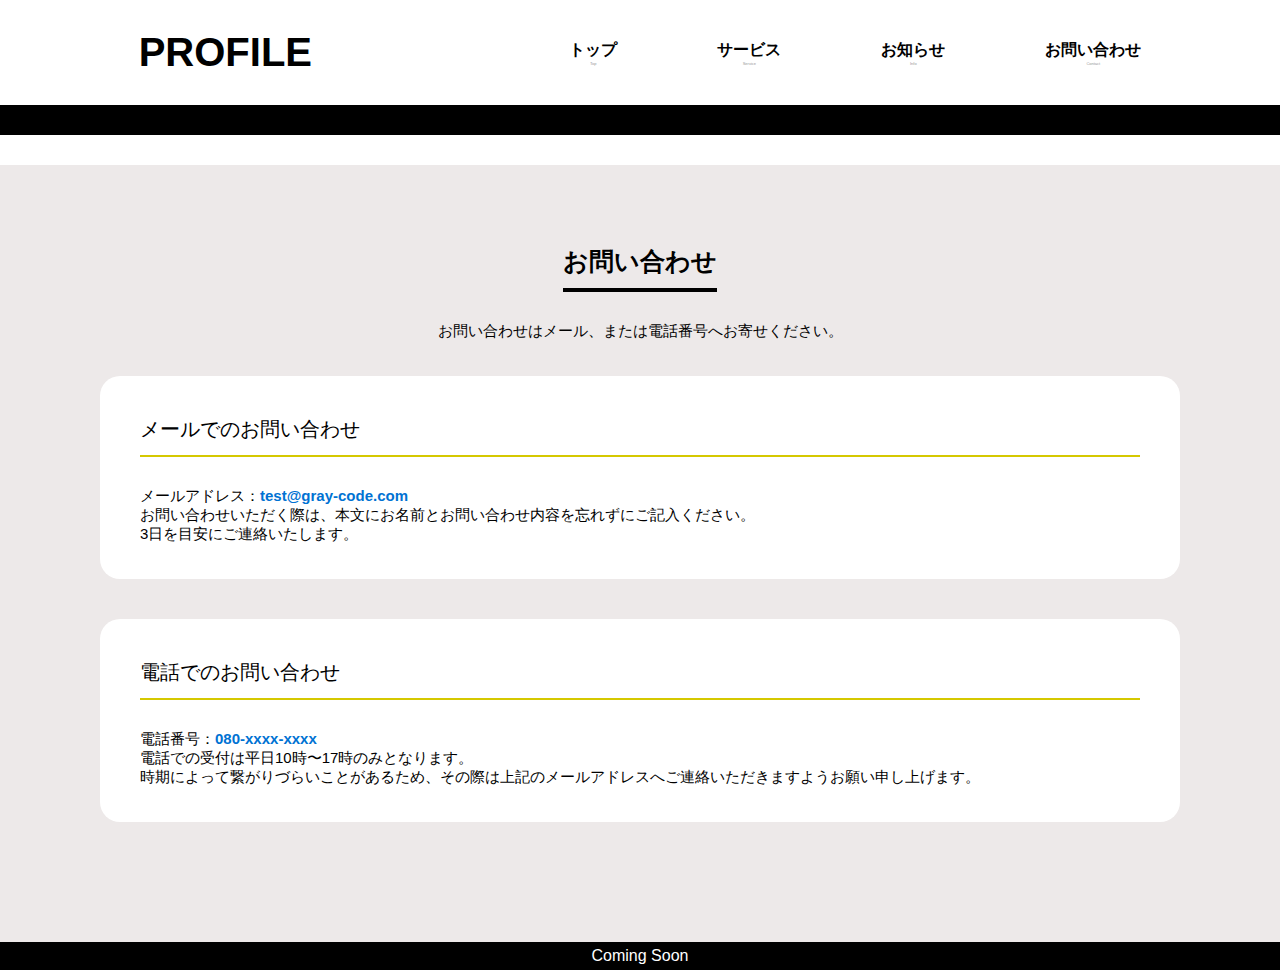
==== contact.html @ 37c2a14a "最初のコミット" ====
<!DOCTYPE html>
<html lang="en">
<head>
    <meta charset="UTF-8">
    <meta http-equiv="X-UA-Compatible" content="IE=edge">
    <meta name="viewport" content="width=device-width, initial-scale=1.0">
    <title>お問い合わせ</title>
    <link rel="stylesheet" href="style.css">
    <link rel="stylesheet" href="reset.css">
</head>
<body>
    <header id="header">
        <p class="logo"><a href="#">PROFILE</a></p>
        <nav>
            <ul>
                <li class="menu-top">
                    <a href="index.html">
                        <span class="tit"> トップ</span>
                        <span class="en">Top</span>
                    </a>
                </li>
                <li class="menu-top">
                    <a href="#">
                        <span class="tit">サービス</span>
                        <span class="en">Service</span>
                    </a>
                </li>
                <li class="menu-top">
                    <a href="./infomation.html">
                        <span class="tit">お知らせ</span>
                        <span class="en">Info</span>
                    </a>
                </li>
                

                <li class="menu-top">
                    <a href="./contact.html">
                        <span class="tit">お問い合わせ</span>
                        <span class="en">Contact</span>
                    </a>
                </li>
            </ul>
        </nav>
    </header>
    <!-- main -->
    <div class="box"></div> 

    <main id="contact">
        <div class="wrapper">
          <h1>お問い合わせ</h1>
          <p class="text_lead">お問い合わせはメール、または電話番号へお寄せください。</p>
          <article>
            <h2>メールでのお問い合わせ</h2>
            <p class="text_content">メールアドレス：<a href="mailto:test@gray-code.com">test@gray-code.com</a><br>お問い合わせいただく際は、本文にお名前とお問い合わせ内容を忘れずにご記入ください。<br>3日を目安にご連絡いたします。</p>
          </article>
          <article>
            <h2>電話でのお問い合わせ</h2>
            <p class="text_content">電話番号：<a href="tel:080-xxxx-xxxx">080-xxxx-xxxx</a><br>電話での受付は平日10時〜17時のみとなります。<br>時期によって繋がりづらいことがあるため、その際は上記のメールアドレスへご連絡いただきますようお願い申し上げます。</p>
          </article>
        </div>
      </main>
<footer>
    <p class="footer">Coming Soon</p>
</footer>
</body>
</html>
---- style.css ----
body {
    font-family: "Noto Sans JP", sans-serif;
}

/* mainvideo  動画*/

#video {
    width: 100vw;
}



#header-jump a{
    display: block;
    height: 60px;
    width: 60px;
    border-radius: 100%;
    margin: 0 auto;
    text-decoration: none;
    background: yellow;
}
.link{
    font-family: 'design_plus';
    content: '\e90e';
    -webkit-font-smoothing: antialiased;
    -moz-osx-font-smoothing: grayscale;
    top: 23px;
    left: 21px;
    color: #333;
    font-size: 18px;
    display: block;
}

.link span{
    text-indent: 100%;
    white-space: nowrap;
    overflow: hidden;
    display: block;
}




/* header */
#header {
    width: 100%;
    display: flex;
    justify-content: space-around;
    align-items: center;
    padding: 30px 60px;
}

.logo {
    font-weight: bold;
    font-size: 40px;
}

ul {
    display: flex;
}

.menu-top {
    margin-left: 100px;
}

.tit {
    font-weight: bold;
}

.menu-top a {
    display: flex;
    flex-direction: column;
    text-align: center;
}

.en {
    font-size: 4px;
    color: gray;
    opacity: 80%;
}

.box {
    width: 100%;
    height: 30px;
    background-color: black;
    margin-bottom: 30px;
}



/* section01 */
#content1 {
    display: flex;
    justify-content: space-around;
    align-items: center;
}

.photo a img {
    border-radius: 50%;
    width: 30vw;
}

.text h1 {
    font-size: 30px;
    margin-bottom: 30px;
}

/* section2 */

#content2 {
    margin: 0 auto;
    padding: 10px 0 40px;
    width: 100%;
    max-width: 1000px;
    text-align: center;
}

#content2 ol {
    margin-bottom: 40px;
    padding: 30px 40px 40px;
    text-align: left;
    border-radius: 20px;
    background-color: #f7f7f7;
}

#content2 ol li {
    margin-bottom: 10px;
    font-size: 18px;
    border-bottom: 2px solid #d5c800;
}

#content2 ol li:last-child {
    margin-bottom: 0;
}

#content2 ol li time {
    margin-right: 20px;
    font-size: 18px;
}

#content2 h2 {
    font-size: 30px;
}

/* 問い合わせボタン */
.link_contact a {
    display: inline-block;
    padding: 15px 60px;
    color: white;
    font-weight: 500;
    box-shadow: 0 5px 0 #b07c00;
    background-color: #e29000;
}

.link_contact a:hover {
    background-color: #e89d19;
}

/* footer */
.footer {
    padding: 5px;
    text-align: center;
    background-color: black;
    color: white;
}


/* information------------------------------ */
#information {
    padding: 80px 100px;
    text-align: center;
    background-color: #ede9e9;
}

#information .wrapper {
    margin: 0 auto;
    width: 100%;
}

#information h1 {
    display: inline-block;
    margin: 0 auto 40px;
    padding-bottom: 10px;
    font-size: 25px;
    font-weight: 700;
    border-bottom: 4px solid #222;
}

#information article {
    margin-bottom: 40px;
    padding: 40px 40px 35px;
    text-align: left;
    border-radius: 20px;
    background-color: white;
}


#information article h2 {
    font-size: 20px;
    margin-bottom: 30px;
    padding-bottom: 12px;
    border-bottom: 2px solid #d5c800;
}

/* contact　真ん中揃えc */
#contact {
    padding: 80px 100px;
    text-align: center;
    background-color: #ede9e9;
}

#contact .wrapper {
    margin: 0 auto;
    width: 100%;
}

/* 全体のレイアウト */
#contact h1 {
    display: inline-block;
    margin: 0 auto 30px;
    padding-bottom: 10px;
    font-size: 25px;
    font-weight: bold;
    border-bottom: 4px solid black;
}

#contact .text_lead {
    margin-bottom: 35px;
    font-size: 15px;
}

#contact article {
    margin-bottom: 40px;
    padding: 40px 40px 35px;
    text-align: left;
    border-radius: 20px;
    background-color: white;
}


/* 最後 */
#contact article h2 {
    margin-bottom: 30px;
    padding-bottom: 12px;
    font-size: 20px;
    border-bottom: 2px solid #d5c800;
}

#contact article .text_content {
    font-size: 15px;
}

#contact article .text_content a {
    color: #0072d3;
    font-weight: bold;
}

#contact article .text_content a:hover {
    text-decoration: underline;
}
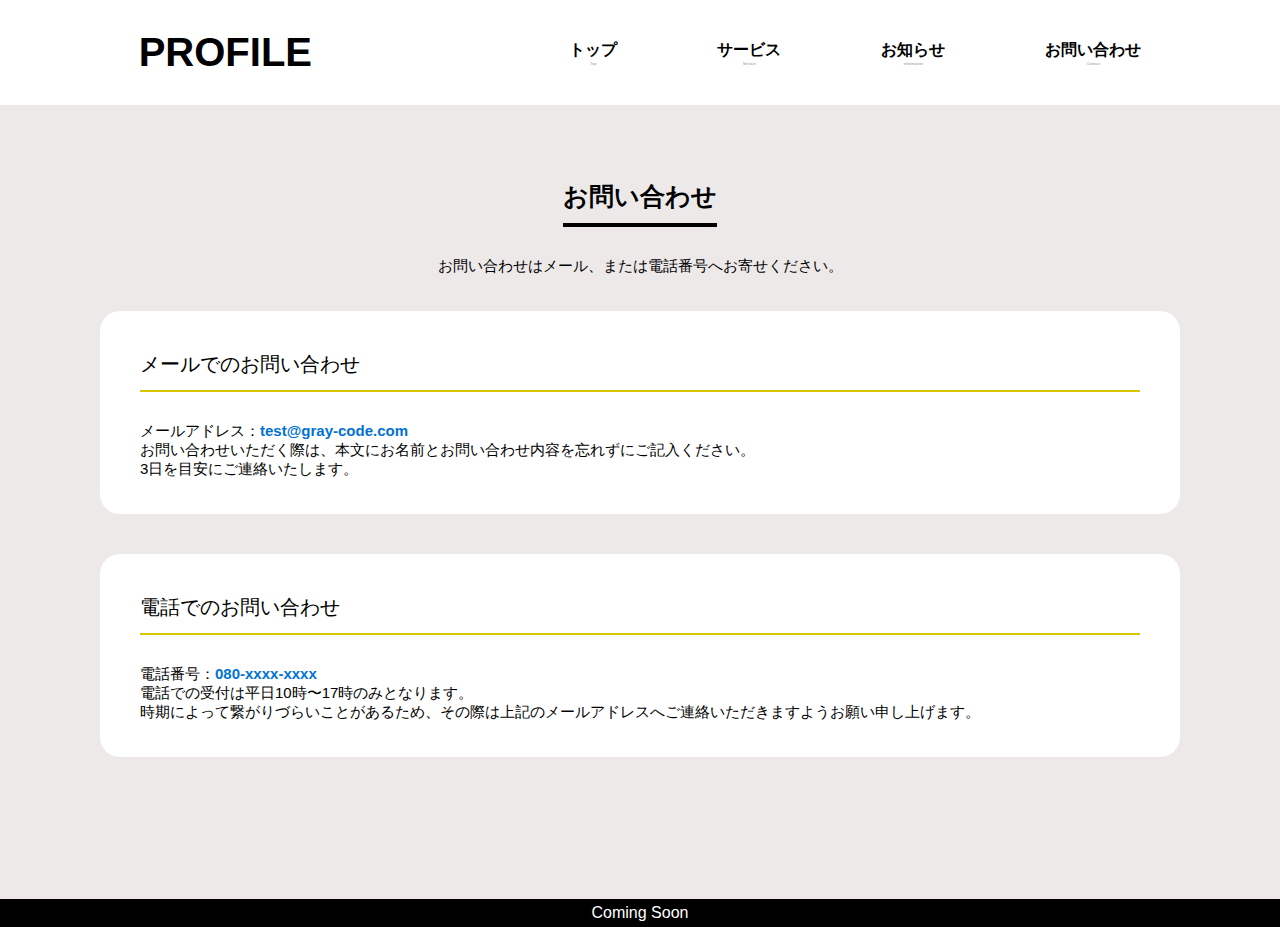
==== commit a612078b: "PCver.完成" ====
--- a/contact.html
+++ b/contact.html
@@ -12,26 +12,35 @@
     <header id="header">
         <p class="logo"><a href="#">PROFILE</a></p>
         <nav>
-            <ul>
+            <ul class="menu">
                 <li class="menu-top">
                     <a href="index.html">
                         <span class="tit"> トップ</span>
                         <span class="en">Top</span>
                     </a>
                 </li>
-                <li class="menu-top">
-                    <a href="#">
+                <li id="menu-top" class="menu-top">
+                    <a href="./index.html">
                         <span class="tit">サービス</span>
                         <span class="en">Service</span>
                     </a>
+                    <ul class="eizo">
+                        <li class="anime">
+                            <a href="./service.html"> 映像制作 / アニメーション動画制作</a>
+                        </li>
+                        <li class="hp">
+                            <a href="#">
+                                ホームページ制作</a>
+                        </li>
+                    </ul>
                 </li>
                 <li class="menu-top">
                     <a href="./infomation.html">
                         <span class="tit">お知らせ</span>
-                        <span class="en">Info</span>
+                        <span class="en">information</span>
                     </a>
                 </li>
-                
+
 
                 <li class="menu-top">
                     <a href="./contact.html">
--- a/style.css
+++ b/style.css
@@ -10,7 +10,7 @@
 
 
 
-#header-jump a{
+#header-jump a {
     display: block;
     height: 60px;
     width: 60px;
@@ -19,7 +19,8 @@
     text-decoration: none;
     background: yellow;
 }
-.link{
+
+.link {
     font-family: 'design_plus';
     content: '\e90e';
     -webkit-font-smoothing: antialiased;
@@ -31,7 +32,7 @@
     display: block;
 }
 
-.link span{
+.link span {
     text-indent: 100%;
     white-space: nowrap;
     overflow: hidden;
@@ -43,24 +44,30 @@
 
 /* header */
 #header {
+    position: fixed;
     width: 100%;
     display: flex;
     justify-content: space-around;
     align-items: center;
     padding: 30px 60px;
+    background-color: rgb(255, 255, 255);
+    z-index: 1;
+
 }
 
 .logo {
     font-weight: bold;
     font-size: 40px;
-}
-
-ul {
+    position: relative;
+}
+
+.menu {
     display: flex;
 }
 
 .menu-top {
     margin-left: 100px;
+    position: relative;
 }
 
 .tit {
@@ -79,14 +86,60 @@
     opacity: 80%;
 }
 
-.box {
-    width: 100%;
-    height: 30px;
-    background-color: black;
-    margin-bottom: 30px;
-}
-
-
+/* ヘッダーのホバー */
+#menu-top{
+    position: relative;
+}
+
+a::after {
+    position: absolute;
+    left: 0;
+    content: '';
+    width: 100%;
+    height: 2px;
+    background: #000000;
+    bottom: -2px;
+    transform: scale(0, 1);
+    transform-origin: right top; /*変形（アンダーラインの伸長）の原点がaタグ（各メニュー）の右端*/
+    transition: transform 0.3s;  /*変形の時間*/
+    }
+    
+    a:hover::after {
+    transform: scale(1, 1);     /*ホバー後、x軸方向に1（相対値）伸長*/
+    transform-origin: left top; /*左から右に向かう*/
+    }
+
+.eizo {
+    display: none;
+}
+
+#menu-top:hover .eizo {
+    display: block;
+    position: absolute;
+    top: 42px;
+    left: -50%;
+    padding: 0px;
+    margin: 0;
+    width: 150px;
+    background-color: #3b3e4d;
+    box-shadow: 1px 1px 3px rgb(0 0 0 / 20%);
+    left: 50%;
+    margin-left: -120px;
+    width: 240px;
+}
+
+.anime,
+.hp {
+    list-style: none;
+    padding: 8px 12px;
+    font-size: 15px;
+    color: white;
+}
+
+.anime:hover,.hp:hover{
+background-color: #535664;
+
+}
 
 /* section01 */
 #content1 {
@@ -164,10 +217,27 @@
     color: white;
 }
 
-
-/* information------------------------------ */
+/* ここからservice */
+#movie {
+    padding: 180px 100px 80px;
+    background-color: #ede9e9;
+    height: 100vh;
+}
+
+.video-gif {
+    display: flex;
+    justify-content: space-around;
+}
+
+.img2 {
+    width: 384px;
+    height: 216px;
+}
+
+
+/* ここからinformation- */
 #information {
-    padding: 80px 100px;
+    padding: 180px 100px 80px;
     text-align: center;
     background-color: #ede9e9;
 }
@@ -202,9 +272,9 @@
     border-bottom: 2px solid #d5c800;
 }
 
-/* contact　真ん中揃えc */
+/* ここからcontact　真ん中揃えc */
 #contact {
-    padding: 80px 100px;
+    padding: 180px 100px 102px;
     text-align: center;
     background-color: #ede9e9;
 }
@@ -257,4 +327,6 @@
 
 #contact article .text_content a:hover {
     text-decoration: underline;
-}+}
+
+/* レスポンシブ対応 */
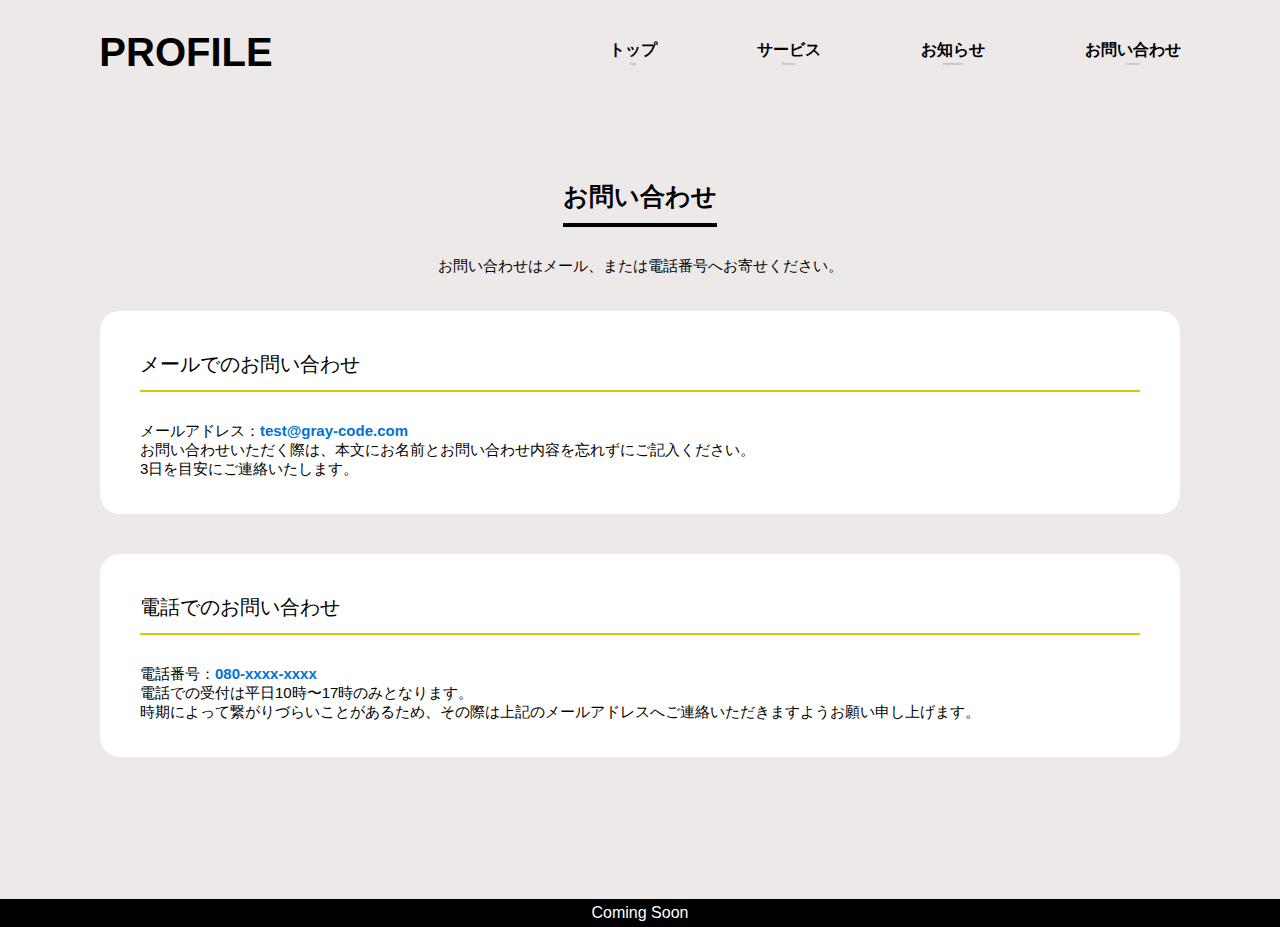
==== commit c4e40b14: "週末課題" ====
--- a/contact.html
+++ b/contact.html
@@ -11,7 +11,11 @@
 <body>
     <header id="header">
         <p class="logo"><a href="#">PROFILE</a></p>
-        <nav>
+        <!-- レスポンシブ時のハンバーガーボタンとチェックボックス -->
+        <input type="checkbox" id="menu-btn-check">
+        <label for="menu-btn-check" class="menu-btn"><span></span></label>
+        <!-- ここからメニュー -->
+        <nav class="hamburger-menu">
             <ul class="menu">
                 <li class="menu-top">
                     <a href="index.html">
@@ -20,7 +24,7 @@
                     </a>
                 </li>
                 <li id="menu-top" class="menu-top">
-                    <a href="./index.html">
+                    <a href="./service.html">
                         <span class="tit">サービス</span>
                         <span class="en">Service</span>
                     </a>
@@ -50,6 +54,7 @@
                 </li>
             </ul>
         </nav>
+        <!-- ここまでメニュー -->
     </header>
     <!-- main -->
     <div class="box"></div> 
--- a/style.css
+++ b/style.css
@@ -1,6 +1,7 @@
 body {
     font-family: "Noto Sans JP", sans-serif;
 }
+
 
 /* mainvideo  動画*/
 
@@ -50,7 +51,7 @@
     justify-content: space-around;
     align-items: center;
     padding: 30px 60px;
-    background-color: rgb(255, 255, 255);
+    background-color: #ede9e9;
     z-index: 1;
 
 }
@@ -87,7 +88,7 @@
 }
 
 /* ヘッダーのホバー */
-#menu-top{
+#menu-top {
     position: relative;
 }
 
@@ -100,14 +101,18 @@
     background: #000000;
     bottom: -2px;
     transform: scale(0, 1);
-    transform-origin: right top; /*変形（アンダーラインの伸長）の原点がaタグ（各メニュー）の右端*/
-    transition: transform 0.3s;  /*変形の時間*/
-    }
-    
-    a:hover::after {
-    transform: scale(1, 1);     /*ホバー後、x軸方向に1（相対値）伸長*/
-    transform-origin: left top; /*左から右に向かう*/
-    }
+    transform-origin: right top;
+    /*変形（アンダーラインの伸長）の原点がaタグ（各メニュー）の右端*/
+    transition: transform 0.3s;
+    /*変形の時間*/
+}
+
+a:hover::after {
+    transform: scale(1, 1);
+    /*ホバー後、x軸方向に1（相対値）伸長*/
+    transform-origin: left top;
+    /*左から右に向かう*/
+}
 
 .eizo {
     display: none;
@@ -136,8 +141,9 @@
     color: white;
 }
 
-.anime:hover,.hp:hover{
-background-color: #535664;
+.anime:hover,
+.hp:hover {
+    background-color: #535664;
 
 }
 
@@ -146,6 +152,7 @@
     display: flex;
     justify-content: space-around;
     align-items: center;
+    margin: 150px 0;
 }
 
 .photo a img {
@@ -330,3 +337,173 @@
 }
 
 /* レスポンシブ対応 */
+@media screen and (max-width: 780px) {
+
+    #header {
+        position: static;
+        padding: 10px 60px;
+        justify-content: center;
+    }
+
+    .menu-btn {
+        position: fixed;
+        top: 10px;
+        right: 10px;
+        height: 60px;
+        width: 60px;
+        display: flex;
+        justify-content: center;
+        align-items: center;
+        z-index: 90;
+        background-color: #3584bb;
+    }
+
+    /* blockをつけることによって
+ラベルのスパンが縦並びになる
+スパンは真ん中の線（要素）
+contentに何も入れず
+要素の前と後ろを同じに線をつける
+abusoluteは絶対位置*/
+    .menu-btn span,
+    .menu-btn span:before,
+    .menu-btn span:after {
+        content: '';
+        display: block;
+        height: 3px;
+        width: 25px;
+        border-radius: 3px;
+        background-color: white;
+        position: absolute;
+    }
+
+    /* 下から８px */
+    .menu-btn span:before {
+        bottom: 8px;
+    }
+
+    /* 上から８px */
+    .menu-btn span:after {
+        top: 8px;
+    }
+
+    /* クリックしたら真ん中の線を消して×に動かす */
+    #menu-btn-check:checked~.menu-btn span {
+        background-color: rgba(255, 255, 255, 0);
+        /*メニューオープン時は真ん中の線を透明にする*/
+    }
+
+    #menu-btn-check:checked~.menu-btn span::before {
+        bottom: 0;
+        transform: rotate(45deg);
+    }
+
+    #menu-btn-check:checked~.menu-btn span::after {
+        top: 0;
+        transform: rotate(-45deg);
+    }
+
+    /* メニュー部分の装飾 */
+    .menu {
+        display: block;
+    }
+
+    .menu-top {
+        margin-left: 0;
+    }
+
+    .menu-top a {
+        text-align: left;
+    }
+
+    .hamburger-menu {
+        width: 100%;
+        height: 100%;
+        position: fixed;
+        top: 0;
+        left: 0;
+        z-index: 80;
+        background-color: #a6bccb;
+    }
+
+    .hamburger-menu ul {
+        padding: 70px 10px 0;
+    }
+
+    .hamburger-menu ul li {
+        border-bottom: solid 1px #ffffff;
+        list-style: none;
+    }
+
+    .hamburger-menu ul li a {
+        display: block;
+        width: 100%;
+        font-size: 15px;
+        box-sizing: border-box;
+        color: #ffffff;
+        text-decoration: none;
+        padding: 9px 15px 10px 0;
+        position: relative;
+    }
+
+    .hamburger-menu ul li a::before {
+        content: "";
+        width: 7px;
+        height: 7px;
+        border-top: solid 2px #ffffff;
+        border-right: solid 2px #ffffff;
+        transform: rotate(45deg);
+        position: absolute;
+        right: 11px;
+        top: 16px;
+    }
+
+    .hamburger-menu {
+        width: 100%;
+        height: 100%;
+        position: fixed;
+        top: 0;
+        left: 100%;
+        /*leftの値を変更してメニューを画面外へ*/
+        z-index: 80;
+        background-color: #3584bb;
+        transition: all 0.5s;
+        /*アニメーション設定*/
+    }
+
+    #menu-btn-check:checked~.hamburger-menu {
+        left: 0;
+        /*メニューを画面内へ*/
+    }
+
+    .en {
+        color: azure;
+    }
+
+    a::after {
+        display: none;
+    }
+
+    /* service */
+    .video-gif {
+        display: block;
+        text-align: center;
+    }
+
+    #movie {
+        padding: 60px 100px 70px;
+    }
+    .video-gif img{
+        margin-bottom: 50px;
+    }
+    #menu-top:hover .eizo {
+        display: none
+    }
+
+    /* infomasion */
+    #information {
+        padding: 50px 100px 80px;}
+        /* contact */
+        #contact {
+            padding: 50px 100px 102px;
+
+}